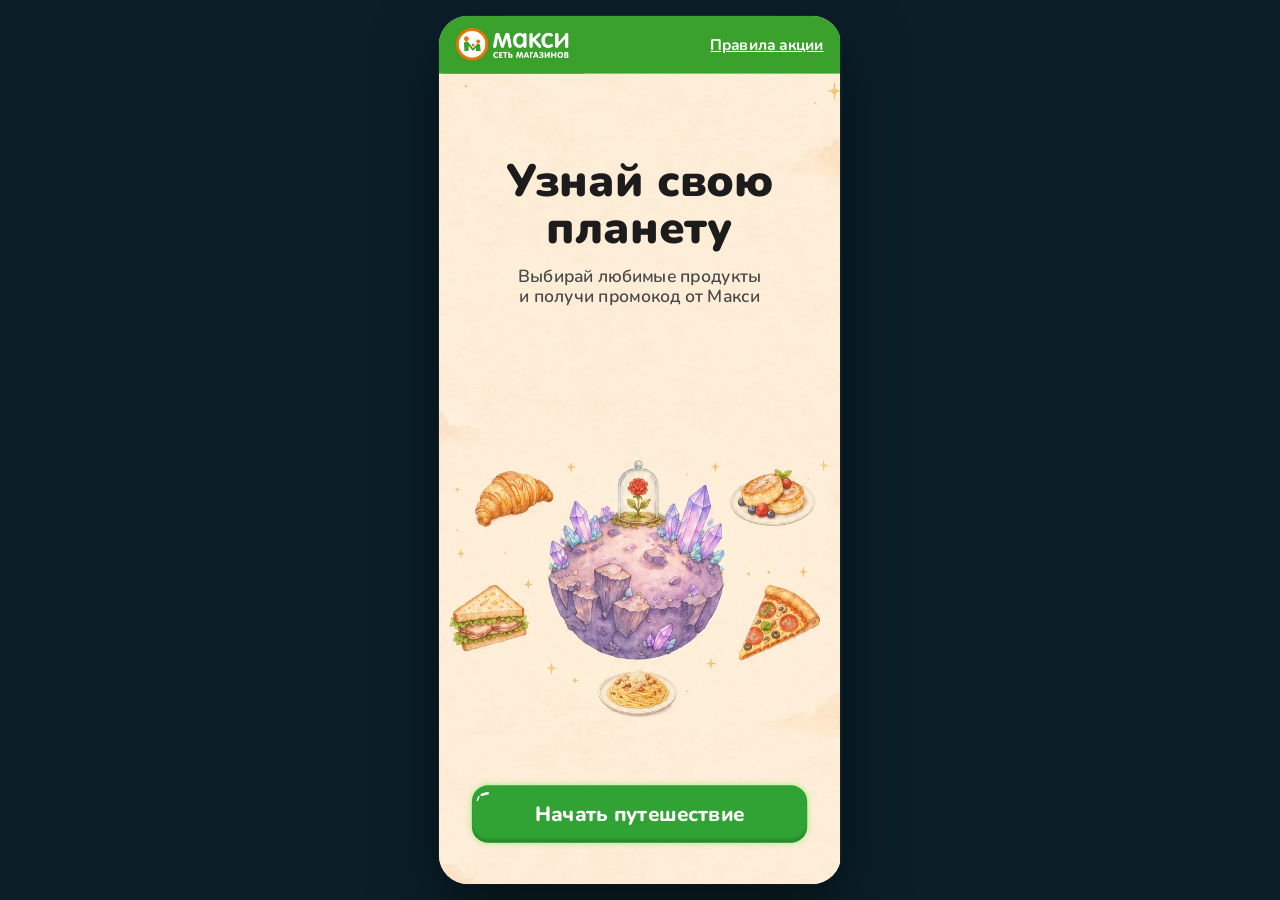
==== index.html @ 61787cb5 "Фон вокруг экрана на телефоне совпадает с цветом вида, статус-бар зелёный На iPhone Safari по бокам " ====
<!doctype html>
<html lang="ru">
<head>
<meta charset="utf-8">
<title>Узнай свою планету</title>
<!-- og:begin -->
<meta name="description" content="Выбирай любимые продукты и получи промокод от Макси">
<meta property="og:type" content="website">
<meta property="og:site_name" content="Макси">
<meta property="og:locale" content="ru_RU">
<meta property="og:title" content="Узнай свою планету">
<meta property="og:description" content="Выбирай любимые продукты и получи промокод от Макси">
<meta property="og:url" content="https://maxi-planet-game.vercel.app/">
<meta property="og:image" content="https://maxi-planet-game.vercel.app/assets/share-start.jpg">
<meta property="og:image:width" content="1200">
<meta property="og:image:height" content="630">
<meta property="og:image:alt" content="Узнай свою планету: планета с едой и логотип Макси">
<meta name="twitter:card" content="summary_large_image">
<!-- og:end -->
<meta name="viewport" content="width=device-width, initial-scale=1, viewport-fit=cover">
<meta name="claude:viewport-fit-sides" content="cover">
<meta name="theme-color" content="#39a12c">
<link rel="preconnect" href="https://fonts.googleapis.com">
<link rel="preconnect" href="https://fonts.gstatic.com" crossorigin>
<link rel="stylesheet" href="https://fonts.googleapis.com/css2?family=Nunito:wght@600;700;800;900&display=swap">
<link rel="stylesheet" href="game.css">

<!-- Top.Mail.Ru counter -->
<script type="text/javascript">
var _tmr = window._tmr || (window._tmr = []);
_tmr.push({id: "3814173", type: "pageView", start: (new Date()).getTime()});
(function (d, w, id) {
  if (d.getElementById(id)) return;
  var ts = d.createElement("script"); ts.type = "text/javascript"; ts.async = true; ts.id = id;
  ts.src = "https://top-fwz1.mail.ru/js/code.js";
  var f = function () {var s = d.getElementsByTagName("script")[0]; s.parentNode.insertBefore(ts, s);};
  if (w.opera == "[object Opera]") { d.addEventListener("DOMContentLoaded", f, false); } else { f(); }
})(document, window, "tmr-code");
</script>
</head>
<body>
<noscript><div><img src="https://top-fwz1.mail.ru/counter?id=3814173;js=na" style="position:absolute;left:-9999px;" alt="Top.Mail.Ru" /></div></noscript>
<!-- /Top.Mail.Ru counter -->

<main class="stage" id="stage">
  <div class="screen" id="screen" data-view="start" data-state="idle" data-q="0" role="group" aria-label="Игра «Узнай свою планету»">

    <!-- 1 · Старт -->
    <section class="view view--start" id="v-start" aria-labelledby="start-title">
      <div class="start__bg" aria-hidden="true"><img src="assets/start-planets.webp" alt="" draggable="false"></div>
      <div class="intro">
        <h1 class="intro__title" id="start-title"><span>Узнай свою</span><span>планету</span></h1>
        <p class="intro__sub"><span>Выбирай любимые продукты</span><span>и получи промокод от Макси</span></p>
      </div>
      <button class="btn btn--green start__cta" id="btn-start" type="button">
        <span class="btn__label">Начать путешествие</span>
        <span class="gloss gloss--1" aria-hidden="true"><img src="assets/gloss-1.svg" alt=""></span>
        <span class="gloss gloss--2" aria-hidden="true"><img src="assets/gloss-2.svg" alt=""></span>
      </button>
    </section>

    <!-- 2–3 · Вопрос: выбор и перетаскивание (карточки собираются из game.js) -->
    <section class="view view--game" id="v-game" hidden aria-label="Вопрос">
      <div class="bg" aria-hidden="true">
        <img src="assets/bg.webp" alt="" draggable="false">
      </div>

      <div class="question">
        <div class="chip" id="chip">Вопрос 1 из 8</div>
        <h1 class="title" id="title"></h1>
      </div>

      <div class="products" id="products"></div>

      <!-- Подсказка: только на первом вопросе -->
      <div class="bubble" id="bubble" aria-hidden="true">
        <span>Перетащи</span><span>продукт</span><span>в корзинку</span>
      </div>

      <!-- Слой перетаскивания: карточка в руке, подсветка корзины, искры -->
      <canvas class="fx" id="fx" width="390" height="844" aria-hidden="true"></canvas>
    </section>

    <!-- 4 · Результат -->
    <section class="view view--result" id="v-result" hidden aria-labelledby="result-title">
      <img class="result__planet" id="result-art" src="assets/planet-home.webp" alt="" draggable="false">
      <h1 class="result__title" id="result-title"><span>Твоя планета —</span><span id="result-planet"></span></h1>
      <div class="result__text">
        <h2 class="result__headline" id="result-headline"></h2>
        <p class="result__desc" id="result-desc"></p>
      </div>
      <div class="result__actions">
        <button class="btn btn--green" id="btn-gifts" type="button">
          <span class="btn__label">Забрать подарки</span>
          <span class="gloss gloss--1" aria-hidden="true"><img src="assets/gloss-1.svg" alt=""></span>
          <span class="gloss gloss--2" aria-hidden="true"><img src="assets/gloss-2.svg" alt=""></span>
        </button>
        <div class="result__more">
          <button class="again" id="btn-again" type="button">
            <img src="assets/icon-refresh.svg" alt="" width="18" height="18" draggable="false">
            <span>Пройти ещё раз</span>
          </button>
          <button class="again" id="btn-share" type="button">
            <svg viewBox="0 0 24 24" width="18" height="18" aria-hidden="true"><path d="M12 15V4M12 4l-4 4M12 4l4 4M5 12v6a2 2 0 002 2h10a2 2 0 002-2v-6" fill="none" stroke="#31a334" stroke-width="2.4" stroke-linecap="round" stroke-linejoin="round"/></svg>
            <span id="btn-share-label" role="status" aria-live="polite">Поделиться</span>
          </button>
        </div>
      </div>
    </section>

    <!-- 5 · Подарки / 5.1 · промокод скопирован -->
    <section class="view view--gifts" id="v-gifts" hidden aria-label="Подарки">
      <div class="gifts">
        <div class="promo">
          <div class="promo__head">
            <div class="promo__tile" aria-hidden="true"><img src="assets/icon-promo-basket.svg" alt="" width="34" height="34" draggable="false"></div>
            <p class="promo__text">Забирай <b>промокод 30%</b><br>на готовую еду Макси.<br>Промокод действителен<br>до 18.02.2027. Скопируй и<br>активируй в личном кабинете.</p>
          </div>
          <p class="promo__label">Твой промокод</p>
          <div class="promo__field">
            <span class="promo__code" id="promo-code">ПЛАНЕТАЕДА</span>
            <button class="promo__copy" id="btn-copy-icon" type="button" aria-label="Скопировать промокод">
              <img src="assets/icon-copy.svg" alt="" width="24" height="24" draggable="false">
            </button>
          </div>
          <button class="btn btn--green" id="btn-copy" type="button">
            <span class="btn__label" id="btn-copy-label">Забрать</span>
            <span class="gloss gloss--1" aria-hidden="true"><img src="assets/gloss-1.svg" alt=""></span>
            <span class="gloss gloss--2" aria-hidden="true"><img src="assets/gloss-2.svg" alt=""></span>
          </button>
          <p class="promo__status" id="copy-status" role="status" aria-live="polite"></p>
        </div>

        <div class="book">
          <img class="book__cover" src="assets/book.webp" alt="Книга «Маленький принц», специальное издание" width="136" height="172" draggable="false">
          <div class="book__info">
            <h2 class="book__title">Маленький принц</h2>
            <span class="book__pre">Книга за</span>
            <span class="book__price">389 ₽</span>
            <p class="book__note"><span>при использовании</span><span>5 фишек Макси</span></p>
          </div>
          <a class="btn btn--orange" id="book-link" href="https://maxi-retail.ru/" target="_blank" rel="noopener">
            <span class="btn__label">Подробнее о книге</span>
            <span class="gloss gloss--1" aria-hidden="true"><img src="assets/gloss-1.svg" alt=""></span>
            <span class="gloss gloss--2" aria-hidden="true"><img src="assets/gloss-2.svg" alt=""></span>
          </a>
        </div>
      </div>
    </section>

    <!-- Шапка: зелёная, с логотипом (как на лендинге). На экране подарков слева стрелка назад к своей планете -->
    <header class="topbar">
      <button class="topbar__back" id="btn-back" type="button" aria-label="Назад к своей планете">
        <svg viewBox="0 0 24 24" width="26" height="26" aria-hidden="true"><path d="M15 5l-7 7 7 7" fill="none" stroke="#fff" stroke-width="2.6" stroke-linecap="round" stroke-linejoin="round"/></svg>
      </button>
      <img class="topbar__logo" src="assets/logo.webp" alt="Макси — сеть магазинов" width="137" height="56" draggable="false">
      <button class="rules-link" id="rules-link" type="button" aria-haspopup="dialog" aria-controls="rules">Правила акции</button>
    </header>

    <!-- Правила акции: открываются по ссылке «Правила акции» на стартовом экране. Текст берётся из Pravila_igry.docx (gen_rules.py) -->
    <div class="rules" id="rules" hidden role="dialog" aria-modal="true" aria-labelledby="rules-title">
      <div class="rules__bar">
        <h2 class="rules__bartitle" id="rules-title">Правила акции</h2>
        <button class="rules__close" id="rules-close" type="button" aria-label="Закрыть правила">
          <svg viewBox="0 0 24 24" width="24" height="24" aria-hidden="true"><path d="M6 6l12 12M18 6L6 18" fill="none" stroke="#fff" stroke-width="2.6" stroke-linecap="round"/></svg>
        </button>
      </div>
      <div class="rules__body" id="rules-body" tabindex="0">
          <!-- rules:begin -->
          <h2>Условия акции «Игра Маленький принц»</h2>
          <h3>1. Общие положения</h3>
          <p><span class="rules__n">1.1.</span> Настоящие Условия содержат сведения о маркетинговом мероприятии «Игра Маленький принц» (далее — «Акция»), сроках его проведения, порядке участия и получения промокода.</p>
          <p><span class="rules__n">1.2.</span> Акция направлена на поддержание и повышение лояльности покупателей к сети магазинов «Макси». Игра размещается в мобильном приложении «Макси» под названием «Узнай свою планету» (далее — «Игра»).</p>
          <p><span class="rules__n">1.3.</span> Организатором Акции является индивидуальный предприниматель Роздухов Максим Евгеньевич (ИНН 35250010138; ОГРН 304352521100085), далее — «Организатор».</p>
          <p><span class="rules__n">1.4.</span> К участию в Акции допускаются дееспособные совершеннолетние граждане Российской Федерации, проживающие в регионах присутствия сети магазинов «Макси» (далее — «Участник»).</p>
          <p><span class="rules__n">1.5.</span> Проводимая Акция не является лотереей, азартной игрой или пари. За участие в Игре плата не взимается.</p>
          <p><span class="rules__n">1.6.</span> Период проведения Акции: с 19.11.2026 по 18.02.2027 включительно. Срок использования промокода: с 19.11.2026 по 18.02.2027 включительно.</p>
          <h3>2. Механика акции</h3>
          <p><span class="rules__n">2.1.</span> Для участия в Акции необходимо зарегистрироваться или авторизоваться в мобильном приложении «Макси», открыть Игру из раздела «Спецпредложения» на главном экране и нажать кнопку «Начать путешествие».</p>
          <p><span class="rules__n">2.2.</span> Основная игровая механика — «Выбор варианта из продукции Макси». Участник последовательно отвечает на вопросы, выбирая один из предложенных вариантов продукции «Макси» нажатием на соответствующую карточку товара. Каждый вариант представлен изображением продукта и его наименованием.</p>
          <p><span class="rules__n">2.3.</span> В каждом вопросе Участник выбирает один вариант ответа. После выбора Игра переходит к следующему вопросу. Количество вопросов и доступные варианты отображаются в интерфейсе Игры. Правильные и неправильные ответы отсутствуют.</p>
          <p><span class="rules__n">2.4.</span> После ответа на все вопросы Участнику показывается персональный игровой результат — его «планета», определяемая на основании выбранных вариантов продукции. Результат носит развлекательный характер.</p>
          <p><span class="rules__n">2.5.</span> На экране результата Участник нажимает кнопку «Забрать подарки» и переходит на экран с промокодом и предложением по книге «Маленький принц».</p>
          <p><span class="rules__n">2.6.</span> Каждый Участник, завершивший Игру, получает один промокод. Для всех Участников используется один и тот же промокод на одинаковых условиях. Его получение и условия использования не зависят от выбранных продуктов и итоговой «планеты». Случайное распределение промокодов не производится.</p>
          <p><span class="rules__n">2.7.</span> Участник может пройти Игру повторно. Повторное прохождение не предоставляет новый промокод и не увеличивает количество его использований на одну карту постоянного покупателя «Макси».</p>
          <p><span class="rules__n">2.8.</span> Для активации промокода Участнику необходимо ввести его в мобильном приложении «Макси» и нажать кнопку «Активировать промокод» в разделе «Спецпредложения» или «Промокоды».</p>
          <p><span class="rules__n">2.9.</span> Промокод может быть использован один раз на одну карту постоянного покупателя «Макси» в течение срока, указанного в пункте 1.6 настоящих Условий. Предложение действительно при наличии участвующих в Акции товаров.</p>
          <p><span class="rules__n">2.10.</span> Промокод и предусмотренное им преимущество не заменяются денежным эквивалентом или иными предложениями по требованию Участника.</p>
          <p><span class="rules__n">2.11.</span> На экране подарков дополнительно размещается предложение приобрести книгу «Маленький принц» за 389 рублей при использовании 5 фишек «Макси». Кнопка «Подробнее о книге» ведет к условиям соответствующего предложения в мобильном приложении. Сроки, наличие книги и порядок использования фишек определяются отдельными условиями предложения по книге.</p>
          <p><span class="rules__n">2.12.</span> Предложение по книге является самостоятельным. Получение игрового промокода не означает получение книги бесплатно и не заменяет выполнение условий ее приобретения.</p>
          <p><span class="rules__n">2.13.</span> Участники самостоятельно и за свой счет несут расходы, связанные с участием в Игре и использованием промокода, в том числе расходы на доступ в сеть Интернет по тарифам операторов связи. Указанные расходы Организатором не компенсируются.</p>
          <p><span class="rules__n">2.14.</span> Участники самостоятельно и за свой счет несут расходы, связанные с участием в Игре и использованием промокода, в том числе расходы на доступ в сеть Интернет по тарифам операторов связи. Указанные расходы Организатором не компенсируются</p>
          <h3>3. Прочая информация</h3>
          <p><span class="rules__n">3.1.</span> Настоящие Условия размещаются в мобильном приложении «Макси» и доступны для ознакомления Участникам.</p>
          <p><span class="rules__n">3.2.</span> Организатор вправе изменить сроки и условия Акции, приостановить либо досрочно прекратить ее проведение, уведомив Участников путем размещения соответствующего объявления в мобильном приложении «Макси».</p>
          <p><span class="rules__n">3.3.</span> Участник самостоятельно знакомится с условиями активации и использования промокода. Риски несоблюдения этих условий несет Участник.</p>
          <p><span class="rules__n">3.4.</span> Принимая участие в Акции, Участник подтверждает, что ознакомлен с настоящими Условиями и согласен с ними.</p>
          <!-- rules:end -->
      </div>
    </div>

  </div>
</main>

<script src="game.js"></script>
</body>
</html>
---- game.css ----
/*
  Игра «Узнай свою планету»: один экран приложения 390×844 по макету Figma
  («1 · Старт», «2 · Выбор», «3 · Перетаскивание», «4 · Результат», «5 · Подарки», «5.1 · …скопирован»).
  Экран масштабируется целиком под окно (--s), внутри все размеры в пикселях макета.
  Внутри экрана четыре вида (.view), показан один; статус-бар общий и лежит поверх.
  Перетаскиваемая карточка рисуется на canvas поверх вопроса и под статус-баром.
*/
:root {
  --ink: #1c1c1c;
  --sea: #1f4a5c;
  --maxi-orange: #ee7000;
  --paper: #ffffff;
  --cream: #f4ede3;
  --paper-warm: #fdf3e7;
  --green: #31a334;
  --grey: #4a4a4a;
  --backdrop: #0b1f29;
  --font-body: "Nunito", "Segoe UI", system-ui, -apple-system, sans-serif;
  --font-sys: -apple-system, BlinkMacSystemFont, "SF Pro Text", "Segoe UI", Roboto, system-ui, sans-serif;
  --s: 1;
  color-scheme: dark; /* единый тёмный вид: вокруг экрана приложения нейтральный фон */
}

html, body { height: 100%; }
body {
  margin: 0;
  box-sizing: border-box;
  display: grid;
  place-items: center;
  overflow: hidden;
  padding-block: 16px;
  padding-left: max(16px, env(safe-area-inset-left, 0px));
  padding-right: max(16px, env(safe-area-inset-right, 0px));
  background: var(--backdrop);
  color: var(--paper);
}

.stage {
  position: relative;
  width: calc(390px * var(--s));
  height: calc(844px * var(--s));
  border-radius: calc(28px * var(--s));
  overflow: hidden;
  box-shadow: 0 24px 64px rgba(0, 0, 0, .5), 0 0 0 1px rgba(255, 255, 255, .06);
}

/* ---------- на телефоне и в вебвью приложения: экран занимает всё окно ----------
   Никакой рамки «телефон в телефоне»: без тёмного фона, скруглений и тени.
   Экран масштабируется целиком (по высоте или по ширине окна) и прижат к верху;
   по бокам и снизу фон продолжается: у вопросов — та же картинка, у остальных — цвет экрана,
   а шапка тянется на всю ширину. Вид экрана приходит из game.js в html[data-view]. */
@media (max-width: 600px) {
  html { overflow: hidden; overscroll-behavior: none; }
  html, body { height: 100%; }
  @supports (height: 100dvh) { html, body { height: 100dvh; } }
  body {
    padding: env(safe-area-inset-top, 0px) env(safe-area-inset-right, 0px) env(safe-area-inset-bottom, 0px) env(safe-area-inset-left, 0px);
    place-items: start center;
    background: var(--paper-warm) none no-repeat;
    background-origin: content-box;
    -webkit-text-size-adjust: 100%;
    text-size-adjust: 100%;
  }
  body::before {
    content: "";
    position: fixed;
    left: 0;
    right: 0;
    top: 0;
    height: calc(env(safe-area-inset-top, 0px) + 56px * var(--s));
    background: #39a12c;
    pointer-events: none;
  }
  .stage { z-index: 1; border-radius: 0; box-shadow: none; }
  /* на дробной границе экрана не должно проступать тёмное «море» под картинкой */
  .stage .screen, .stage .view--game, .stage .bg { background: transparent; }
  /* цвет вокруг экрана = цвет самого вида, чтобы не было швов по бокам и снизу */
  html[data-view="start"] body {
    background-color: #fdecd4;
    background-image: url("assets/start-planets.webp");
    background-size: calc(543px * var(--s)) calc(814px * var(--s));
    background-position: calc(50% + .5px * var(--s)) calc(30px * var(--s));
  }
  html[data-view="game"] body {
    background-color: #4c911c;
    background-image: url("assets/bg.webp");
    background-size: auto calc(844px * var(--s));
    background-position: center top;
  }
  html[data-view="result"] body { background-color: #feefd6; }
  html[data-view="gifts"] body { background-color: var(--paper-warm); }
  html.rules-open body { background-color: var(--paper); background-image: none; }
}

.screen {
  position: absolute;
  left: 0;
  top: 0;
  width: 390px;
  height: 844px;
  transform: scale(var(--s));
  transform-origin: 0 0;
  overflow: hidden;
  background: var(--sea);
  color: var(--ink);
  font-family: var(--font-body);
  -webkit-font-smoothing: antialiased;
  user-select: none;
  -webkit-user-select: none;
  -webkit-touch-callout: none;
  touch-action: none;
}
.screen img { display: block; -webkit-user-drag: none; user-select: none; }
[hidden] { display: none !important; }

/* ---------- виды ---------- */
.view { position: absolute; inset: 0; overflow: hidden; background: var(--paper-warm); }
.view--game { background: var(--sea); }
.view:focus { outline: none; }
.view.is-in { animation: view-in .35s ease both; }
@keyframes view-in { from { opacity: 0; } to { opacity: 1; } }

/* ---------- фон ---------- */
.bg { position: absolute; inset: 0; overflow: hidden; background: var(--sea); }
.bg img { position: absolute; inset: 0; width: 100%; height: 100%; max-width: none; object-fit: cover; }

/* ---------- вопрос ---------- */
.question {
  position: absolute;
  left: 0;
  top: 72px;
  width: 390px;
  display: flex;
  flex-direction: column;
  align-items: center;
  gap: 14px;
}
.chip {
  padding: 10px 20px;
  border-radius: 100px;
  background: var(--paper);
  box-shadow: 0 4px 6px rgba(0, 0, 0, .12);
  font-weight: 800;
  font-size: 16px;
  line-height: 1.15;
  white-space: nowrap;
}
.title {
  margin: 0;
  color: #fff;
  font-weight: 900;
  font-size: var(--title-fs, 30px);
  line-height: 1.08;
  text-align: center;
  text-shadow: 0 2px 6px rgba(0, 0, 0, .25);
  white-space: nowrap;
}
.title span { display: block; }

/* ---------- карточки ---------- */
.products {
  position: absolute;
  left: 26px;
  top: 226px;
  display: grid;
  grid-template-columns: 163px 163px;
  grid-auto-rows: 189px; /* в макете второй ряд на 1 px ниже: 226 + 189 + 12 */
  gap: 12px;
}
.slot { position: relative; width: 163px; height: 189px; border-radius: 20px; }

.card {
  position: absolute;
  inset: 0 0 auto 0;
  height: 188px;
  box-sizing: border-box;
  display: flex;
  flex-direction: column;
  align-items: center;
  gap: 8px;
  padding: 10px 10px 12px;
  border-radius: 20px;
  background: var(--paper);
  box-shadow: 0 6px 8px rgba(10, 43, 64, .25);
  cursor: grab;
  outline: none;
  touch-action: none;
}
.card:focus-visible { outline: 3px solid #fff; outline-offset: 3px; }
.card__img { width: 100%; height: 125px; flex: none; overflow: hidden; background: var(--cream); }
.card__img img { width: 100%; height: 100%; object-fit: cover; }
.card__name {
  width: 100%;
  height: 33px;
  margin: 0;
  flex: none;
  display: flex;
  flex-direction: column;
  justify-content: center;
  color: var(--ink);
  font-weight: 800;
  font-size: var(--name-fs, 15px);
  line-height: 1.15;
  text-align: center;
}
.screen:not([data-ready]) .card__name { opacity: 0; }
.card__name span {
  display: block;
  flex: none;
  max-width: 100%;
  overflow: hidden;
  white-space: nowrap;
  text-overflow: ellipsis;
}

/* пока карточка в руке, на её месте пунктирная «лунка» */
.slot.is-empty .card { visibility: hidden; }
.slot__hole {
  position: absolute;
  inset: 0;
  box-sizing: border-box;
  display: none;
  align-items: center;
  justify-content: center;
  border: 2px dashed rgba(255, 255, 255, .8);
  border-radius: 20px;
  background: rgba(255, 255, 255, .12);
}
.slot.is-empty .slot__hole { display: flex; }
.slot__hole img { width: 40px; height: 40px; }

.card.is-pop { animation: pop .32s cubic-bezier(.2, .9, .3, 1.2) both; }
@keyframes pop { from { transform: scale(.6); opacity: 0; } to { transform: none; opacity: 1; } }

/* ---------- подсказка ---------- */
.bubble {
  position: absolute;
  left: 250px;
  top: 654px;
  padding: 12px 18px;
  border-radius: 22px;
  background: var(--paper);
  box-shadow: 0 4px 6px rgba(0, 0, 0, .18);
  color: var(--ink);
  font-weight: 800;
  font-size: 15px;
  line-height: 1.15;
  text-align: center;
  white-space: nowrap;
  transition: opacity .2s ease;
  animation: bob 2.6s ease-in-out infinite;
}
.bubble span { display: block; }
.bubble.is-nudged { animation: nudge .5s ease both; }
.screen:not([data-state="idle"]) .bubble { opacity: 0; }
.screen:not([data-q="0"]) .bubble { display: none; }   /* подсказка нужна только на первом вопросе */
@keyframes bob { 0%, 100% { transform: translateY(0); } 50% { transform: translateY(-4px); } }
@keyframes nudge {
  0%, 100% { transform: translateX(0) rotate(0); }
  20% { transform: translateX(-5px) rotate(-3deg); }
  45% { transform: translateX(5px) rotate(3deg); }
  70% { transform: translateX(-3px) rotate(-1.5deg); }
}

/* ---------- canvas ---------- */
.fx { position: absolute; left: 0; top: 0; width: 390px; height: 844px; pointer-events: none; z-index: 20; }

/* ---------- шапка: зелёная, с логотипом ---------- */
/* зелёный взят из самого логотипа (плитка 57,161,44), поэтому плитка с шапкой сливаются без шва */
.topbar { position: absolute; left: 0; top: 0; width: 390px; height: 56px; background: #39a12c; z-index: 30; }
.topbar__logo { position: absolute; left: 4px; top: 0; width: 137px; height: 56px; max-width: none; transition: left .2s ease; }
.topbar__back {
  position: absolute; left: 4px; top: 6px; width: 44px; height: 44px; margin: 0; padding: 0;
  display: none; place-items: center; border: 0; border-radius: 12px; background: none; cursor: pointer;
  -webkit-tap-highlight-color: transparent;
}
.topbar__back:active { background: rgba(255, 255, 255, .18); }
.topbar__back:focus-visible, .topbar .rules-link:focus-visible { outline: 3px solid #fff; outline-offset: 2px; }
.screen[data-view="gifts"] .topbar__back { display: grid; }
.screen[data-view="gifts"] .topbar__logo { left: 48px; }

.is-entering { animation: enter .35s ease both; }
@keyframes enter { from { opacity: 0; transform: translateY(10px); } to { opacity: 1; transform: none; } }

/* ---------- кнопки (компонент «Макси/Button») ---------- */
.btn {
  position: relative;
  display: block;
  box-sizing: border-box;
  width: 100%;
  height: 56px;
  margin: 0;
  padding: 0 16px;
  border: 0;
  border-radius: 16px;
  background: var(--btn, var(--green));
  color: #fff;
  font: 800 20px/56px var(--font-body);
  text-align: center;
  text-decoration: none;
  white-space: nowrap;
  box-shadow: 0 0 6px var(--btn-glow, rgba(32, 242, 32, .45)), inset 0 -4px 2px rgba(0, 0, 0, .15);
  cursor: pointer;
  transition: transform .12s ease, filter .12s ease;
  -webkit-tap-highlight-color: transparent;
}
.btn--orange { --btn: var(--maxi-orange); --btn-glow: rgba(255, 138, 0, .45); }
.btn--gray { --btn: #bdbdbd; box-shadow: inset 0 -4px 2px rgba(0, 0, 0, .12); }
.btn:hover { filter: brightness(1.05); }
.btn:active { transform: translateY(1px) scale(.99); filter: brightness(.96); }
.btn:focus-visible, .again:focus-visible, .promo__copy:focus-visible { outline: 3px solid var(--ink); outline-offset: 3px; }
.btn__label { position: relative; top: 1px; z-index: 1; }
/* блики в левом верхнем углу: эллипсы из макета, повёрнутые на 75° и 23° */
.gloss { position: absolute; display: grid; place-items: center; pointer-events: none; }
.gloss img { flex: none; }
.gloss--1 { left: 8px; top: 4px; width: 9.47px; height: 5.227px; }
.gloss--1 img { width: 3px; height: 9px; transform: rotate(75deg); }
.gloss--2 { left: 3.66px; top: 10px; width: 4.185px; height: 6.304px; }
.gloss--2 img { width: 2px; height: 6px; transform: rotate(23deg); }

/* ---------- 1 · Старт ---------- */
/* стартовая картинка 1024×1536: на весь экран, планета с едой стоит между подзаголовком и кнопкой (низ картинки = низ экрана) */
.view--start { background: #fdecd3; }
.start__bg { position: absolute; inset: 0; overflow: hidden; }
.start__bg img {
  position: absolute;
  left: -76px;
  top: 30px;
  width: 543px;
  height: 814px;
  max-width: none;
}
.rules-link {
  position: absolute;
  right: 6px;
  top: 8px;
  z-index: 2;
  margin: 0;
  padding: 10px;
  border: 0;
  background: none;
  font-family: inherit;
  color: #fff;
  font-weight: 700;
  font-size: 15px;
  line-height: 20px;
  text-decoration: underline;
  white-space: nowrap;
  cursor: pointer;
  -webkit-tap-highlight-color: transparent;
}
.screen:not([data-view="start"]) .rules-link { display: none; }
.intro {
  position: absolute;
  left: 0;
  top: 138px;
  width: 390px;
  display: flex;
  flex-direction: column;
  align-items: center;
  gap: 14px;
  text-align: center;
}
.intro__title { margin: 0; color: var(--start-title, var(--ink)); font-weight: 900; font-size: 44px; line-height: 1.05; }
.intro__sub { margin: 0; color: var(--start-sub, var(--grey)); font-weight: 600; font-size: 17px; line-height: 1.12; }
.intro__title span, .intro__sub span { display: block; }
.start__cta { position: absolute; left: 32px; top: 748px; width: 326px; }

/* ---------- 4 · Результат ---------- */
.view--result { background: #feefd6; }
/* иллюстрация на весь экран: размер и положение подбирает game.js так, чтобы планета встала между заголовком и текстом */
.result__planet { position: absolute; max-width: none; }
.result__title {
  position: absolute;
  left: 24px;
  top: 92px;
  margin: 0;
  color: var(--ink);
  font-weight: 900;
  font-size: var(--rt-fs, 34px);
  line-height: 1.05;
  white-space: nowrap;
}
.result__title span { display: block; }
.result__text {
  position: absolute;
  z-index: 1;
  left: 0;
  bottom: 178px;          /* нижний край блока на 666 px: между текстом и кнопкой всегда 16 px, сколько бы строк ни было */
  box-sizing: border-box;
  width: 390px;
  padding: 0 24px;
  display: flex;
  flex-direction: column;
  align-items: center;
  gap: 8px;
  text-align: center;
}
.result__headline { margin: 0; color: var(--ink); font-weight: 900; font-size: var(--rh-fs, 28px); line-height: 1.12; text-wrap: balance; }
.result__desc { margin: 0; color: var(--grey); font-weight: 600; font-size: 16px; line-height: 1.12; }
.result__actions {
  position: absolute;
  z-index: 1;
  left: 32px;
  top: 682px;
  width: 326px;
  display: flex;
  flex-direction: column;
  align-items: center;
  gap: 14px;
}
.again {
  display: inline-flex;
  align-items: center;
  justify-content: center;
  gap: 6px;
  height: 56px;
  margin: 0;
  padding: 0 8px;
  border: 0;
  border-radius: 12px;
  background: none;
  color: var(--ink);
  font: 800 16px/1 var(--font-body);
  cursor: pointer;
  -webkit-tap-highlight-color: transparent;
}
.again:active { opacity: .6; }
.result__more { display: flex; align-items: center; justify-content: center; gap: 4px; }
.again svg, .again img { flex: none; }

/* ---------- 5 · Подарки ---------- */
.gifts { position: absolute; left: 16px; top: 68px; width: 358px; display: flex; flex-direction: column; gap: 24px; }
.promo {
  box-sizing: border-box;
  display: flex;
  flex-direction: column;
  gap: 14px;
  padding: 20px;
  border: 1px solid rgba(49, 163, 52, .15);
  border-radius: 24px;
  background: #eef6e4;
}
.promo__head { display: flex; align-items: center; gap: 14px; min-height: 76px; }
.promo__tile {
  flex: none;
  display: grid;
  place-items: center;
  width: 60px;
  height: 60px;
  border-radius: 18px;
  background: var(--green);
  box-shadow: 0 0 12px rgba(32, 242, 32, .45), inset 0 -4px 2px rgba(0, 0, 0, .15);
}
.promo__text { margin: 0; color: var(--ink); font-weight: 700; font-size: 15px; line-height: 1.25; }
.promo__text b { color: var(--green); font-weight: 900; }
.promo__label { margin: 0; color: var(--grey); font-weight: 800; font-size: 15px; line-height: 17px; text-align: center; }
.promo__field {
  position: relative;
  box-sizing: border-box;
  display: grid;
  place-items: center;
  height: 52px;
  border: 2px dashed var(--green);
  border-radius: 16px;
  background: #fff;
}
.promo__code {
  color: var(--ink);
  font-weight: 900;
  font-size: 22px;
  line-height: 1;
  letter-spacing: .88px;
  user-select: text;
  -webkit-user-select: text;
}
.promo__copy {
  position: absolute;
  right: 10px;
  top: 10px;
  width: 28px;
  height: 28px;
  display: grid;
  place-items: center;
  margin: 0;
  padding: 0;
  border: 0;
  border-radius: 8px;
  background: none;
  cursor: pointer;
  -webkit-tap-highlight-color: transparent;
}
.promo__copy:active { opacity: .6; }
.promo__status {
  position: absolute;
  width: 1px;
  height: 1px;
  margin: -1px;
  overflow: hidden;
  clip-path: inset(50%);
  white-space: nowrap;
}

.book { display: flex; flex-direction: column; align-items: center; gap: 16px; }
.book__cover { display: block; width: auto; height: 172px; max-width: none; filter: drop-shadow(3px 5px 8px rgba(0, 0, 0, .22)); }
.book__info { display: flex; flex-direction: column; align-items: center; gap: 4px; text-align: center; color: var(--maxi-orange); }
.book__title { margin: 0; font-weight: 900; font-size: 24px; line-height: 27px; }
.book__pre { margin-top: 8px; font-weight: 800; font-size: 18px; line-height: 20px; }
.book__price { font-weight: 900; font-size: 36px; line-height: 40px; }
.book__note { margin: 0; color: #6b6b6b; font-weight: 600; font-size: 13px; line-height: 15px; }
.book__note span { display: block; }
.book .btn { width: 358px; }

/* ---------- правила акции (окно поверх экрана; открывается по ссылке в шапке) ---------- */
.rules { position: absolute; inset: 0; z-index: 60; display: flex; flex-direction: column; background: var(--paper); animation: rules-in .22s ease-out both; }
.rules[hidden] { display: none; }
@keyframes rules-in { from { transform: translateY(24px); opacity: 0; } to { transform: none; opacity: 1; } }
.rules__bar { flex: none; display: flex; align-items: center; justify-content: space-between; height: 56px; padding: 0 6px 0 20px; background: #39a12c; }
.rules__bartitle { margin: 0; color: #fff; font-weight: 900; font-size: 20px; line-height: 24px; }
.rules__close {
  width: 44px; height: 44px; margin: 0; padding: 0; display: grid; place-items: center;
  border: 0; border-radius: 12px; background: none; cursor: pointer; -webkit-tap-highlight-color: transparent;
}
.rules__close:active { background: rgba(255, 255, 255, .18); }
.rules__close:focus-visible { outline: 3px solid #fff; outline-offset: 2px; }
.rules__body { flex: 1; min-height: 0; overflow-y: auto; overscroll-behavior: contain; padding: 18px 20px 36px; color: var(--ink); font-weight: 600; font-size: 14px; line-height: 1.45; }
.rules__body:focus-visible { outline: 3px solid var(--green); outline-offset: -3px; }
.rules__body h2 { margin: 0 0 14px; font-weight: 900; font-size: 20px; line-height: 1.2; }
.rules__body h3 { margin: 20px 0 8px; color: var(--green); font-weight: 900; font-size: 16px; line-height: 1.25; }
.rules__body p { margin: 0 0 10px; }
.rules__n { font-weight: 800; }

@media (prefers-reduced-motion: reduce) {
  .view.is-in { animation: none; }
  .btn { transition: none; }
  .is-entering { animation: none; }
  .bubble { animation: none; }
  .bubble.is-nudged { animation: none; }
  .card.is-pop { animation: none; }
  .rules { animation: none; }
}
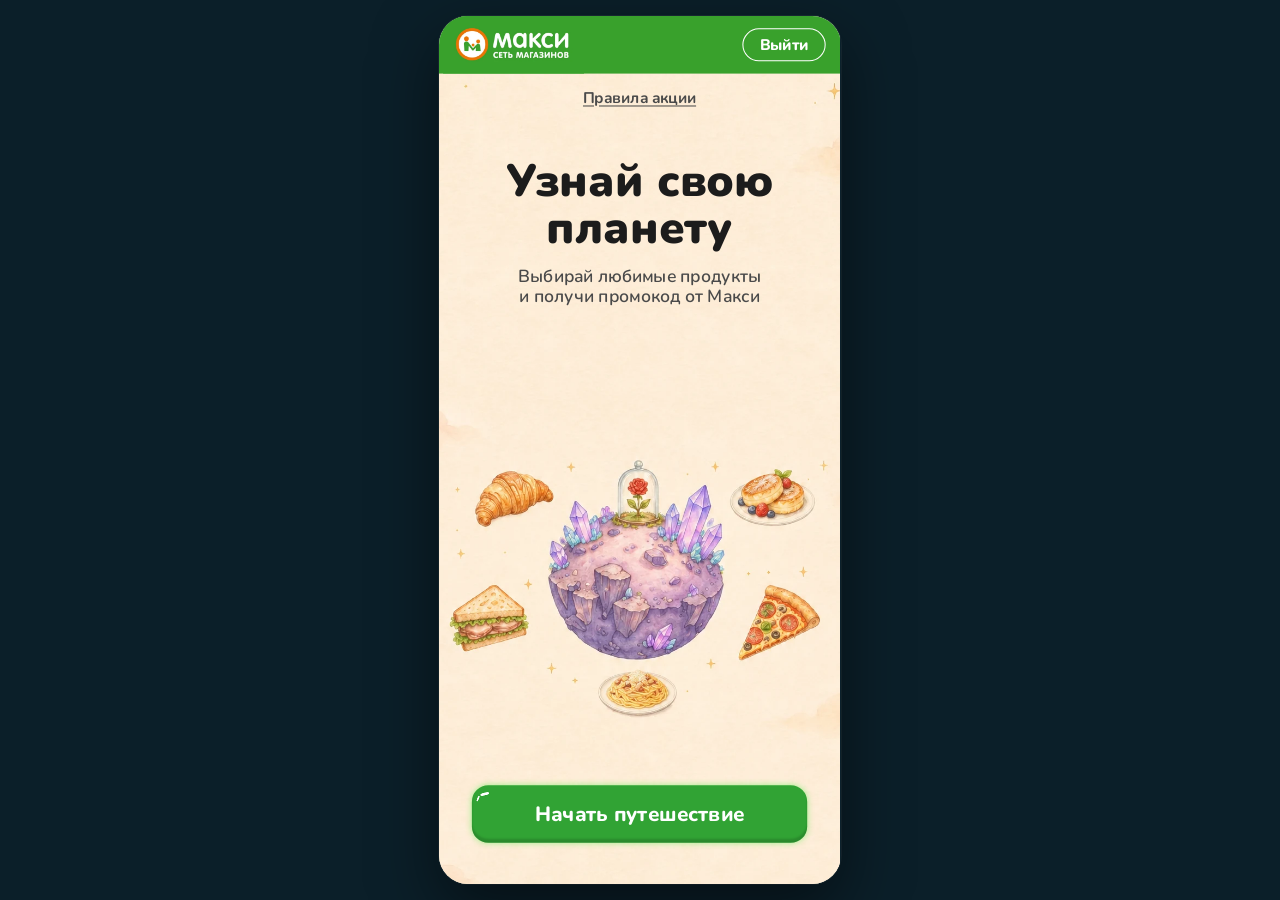
==== commit 8b915036: "Кнопка «Выйти» на всех экранах, «Правила акции» под шапкой на главной Co-Authored-By: Claude Sonnet " ====
--- a/index.html
+++ b/index.html
@@ -139,7 +139,7 @@
             <span class="book__price">389 ₽</span>
             <p class="book__note"><span>при использовании</span><span>5 фишек Макси</span></p>
           </div>
-          <a class="btn btn--orange" id="book-link" href="https://maxi-retail.ru/" target="_blank" rel="noopener">
+          <a class="btn btn--orange" id="book-link" href="https://maxi-retail.ru/catalog/3042" target="_blank" rel="noopener">
             <span class="btn__label">Подробнее о книге</span>
             <span class="gloss gloss--1" aria-hidden="true"><img src="assets/gloss-1.svg" alt=""></span>
             <span class="gloss gloss--2" aria-hidden="true"><img src="assets/gloss-2.svg" alt=""></span>
@@ -148,14 +148,17 @@
       </div>
     </section>
 
-    <!-- Шапка: зелёная, с логотипом (как на лендинге). На экране подарков слева стрелка назад к своей планете -->
+    <!-- Шапка: зелёная, с логотипом (как на лендинге). Справа везде кнопка «Выйти»; на экране подарков слева стрелка назад к своей планете -->
     <header class="topbar">
       <button class="topbar__back" id="btn-back" type="button" aria-label="Назад к своей планете">
         <svg viewBox="0 0 24 24" width="26" height="26" aria-hidden="true"><path d="M15 5l-7 7 7 7" fill="none" stroke="#fff" stroke-width="2.6" stroke-linecap="round" stroke-linejoin="round"/></svg>
       </button>
       <img class="topbar__logo" src="assets/logo.webp" alt="Макси — сеть магазинов" width="137" height="56" draggable="false">
+      <button class="topbar__exit" id="btn-exit" type="button">Выйти</button>
+    </header>
+
+    <!-- Правила акции: ссылка под шапкой на главной странице -->
       <button class="rules-link" id="rules-link" type="button" aria-haspopup="dialog" aria-controls="rules">Правила акции</button>
-    </header>
 
     <!-- Правила акции: открываются по ссылке «Правила акции» на стартовом экране. Текст берётся из Pravila_igry.docx (gen_rules.py) -->
     <div class="rules" id="rules" hidden role="dialog" aria-modal="true" aria-labelledby="rules-title">
@@ -174,7 +177,7 @@
           <p><span class="rules__n">1.3.</span> Организатором Акции является индивидуальный предприниматель Роздухов Максим Евгеньевич (ИНН 35250010138; ОГРН 304352521100085), далее — «Организатор».</p>
           <p><span class="rules__n">1.4.</span> К участию в Акции допускаются дееспособные совершеннолетние граждане Российской Федерации, проживающие в регионах присутствия сети магазинов «Макси» (далее — «Участник»).</p>
           <p><span class="rules__n">1.5.</span> Проводимая Акция не является лотереей, азартной игрой или пари. За участие в Игре плата не взимается.</p>
-          <p><span class="rules__n">1.6.</span> Период проведения Акции: с 19.11.2026 по 18.02.2027 включительно. Срок использования промокода: с 19.11.2026 по 18.02.2027 включительно.</p>
+          <p><span class="rules__n">1.6.</span> Период проведения Акции: с 23.11.2026 по 18.02.2027 включительно. Срок использования промокода: с 23.11.2026 по 18.02.2027 включительно.</p>
           <h3>2. Механика акции</h3>
           <p><span class="rules__n">2.1.</span> Для участия в Акции необходимо зарегистрироваться или авторизоваться в мобильном приложении «Макси», открыть Игру из раздела «Спецпредложения» на главном экране и нажать кнопку «Начать путешествие».</p>
           <p><span class="rules__n">2.2.</span> Основная игровая механика — «Выбор варианта из продукции Макси». Участник последовательно отвечает на вопросы, выбирая один из предложенных вариантов продукции «Макси» нажатием на соответствующую карточку товара. Каждый вариант представлен изображением продукта и его наименованием.</p>
--- a/game.css
+++ b/game.css
@@ -275,7 +275,7 @@
   -webkit-tap-highlight-color: transparent;
 }
 .topbar__back:active { background: rgba(255, 255, 255, .18); }
-.topbar__back:focus-visible, .topbar .rules-link:focus-visible { outline: 3px solid #fff; outline-offset: 2px; }
+.topbar__back:focus-visible { outline: 3px solid #fff; outline-offset: 2px; }
 .screen[data-view="gifts"] .topbar__back { display: grid; }
 .screen[data-view="gifts"] .topbar__logo { left: 48px; }
 
@@ -330,26 +330,40 @@
   height: 814px;
   max-width: none;
 }
+/* ссылка «Правила акции»: на главной странице под шапкой, по центру */
 .rules-link {
   position: absolute;
-  right: 6px;
-  top: 8px;
-  z-index: 2;
-  margin: 0;
-  padding: 10px;
+  left: 50%;
+  top: 60px;
+  z-index: 31;
+  transform: translateX(-50%);
+  margin: 0;
+  padding: 10px 14px;
   border: 0;
   background: none;
   font-family: inherit;
-  color: #fff;
+  color: var(--grey);
   font-weight: 700;
   font-size: 15px;
   line-height: 20px;
   text-decoration: underline;
+  text-underline-offset: 2px;
   white-space: nowrap;
   cursor: pointer;
   -webkit-tap-highlight-color: transparent;
 }
+.rules-link:focus-visible { outline: 3px solid var(--ink); outline-offset: 2px; border-radius: 8px; }
 .screen:not([data-view="start"]) .rules-link { display: none; }
+
+/* кнопка «Выйти»: на всех экранах, справа в шапке */
+.topbar__exit {
+  position: absolute; right: 14px; top: 12px; z-index: 2; display: block;
+  height: 32px; margin: 0; padding: 0 16px; border: 1.5px solid #fff; border-radius: 16px; background: none;
+  color: #fff; font: 800 15px/29px var(--font-body); cursor: pointer; -webkit-tap-highlight-color: transparent;
+}
+.topbar__exit:active { background: rgba(255, 255, 255, .22); }
+.topbar__exit:focus-visible { outline: 3px solid #fff; outline-offset: 2px; }
+
 .intro {
   position: absolute;
   left: 0;
